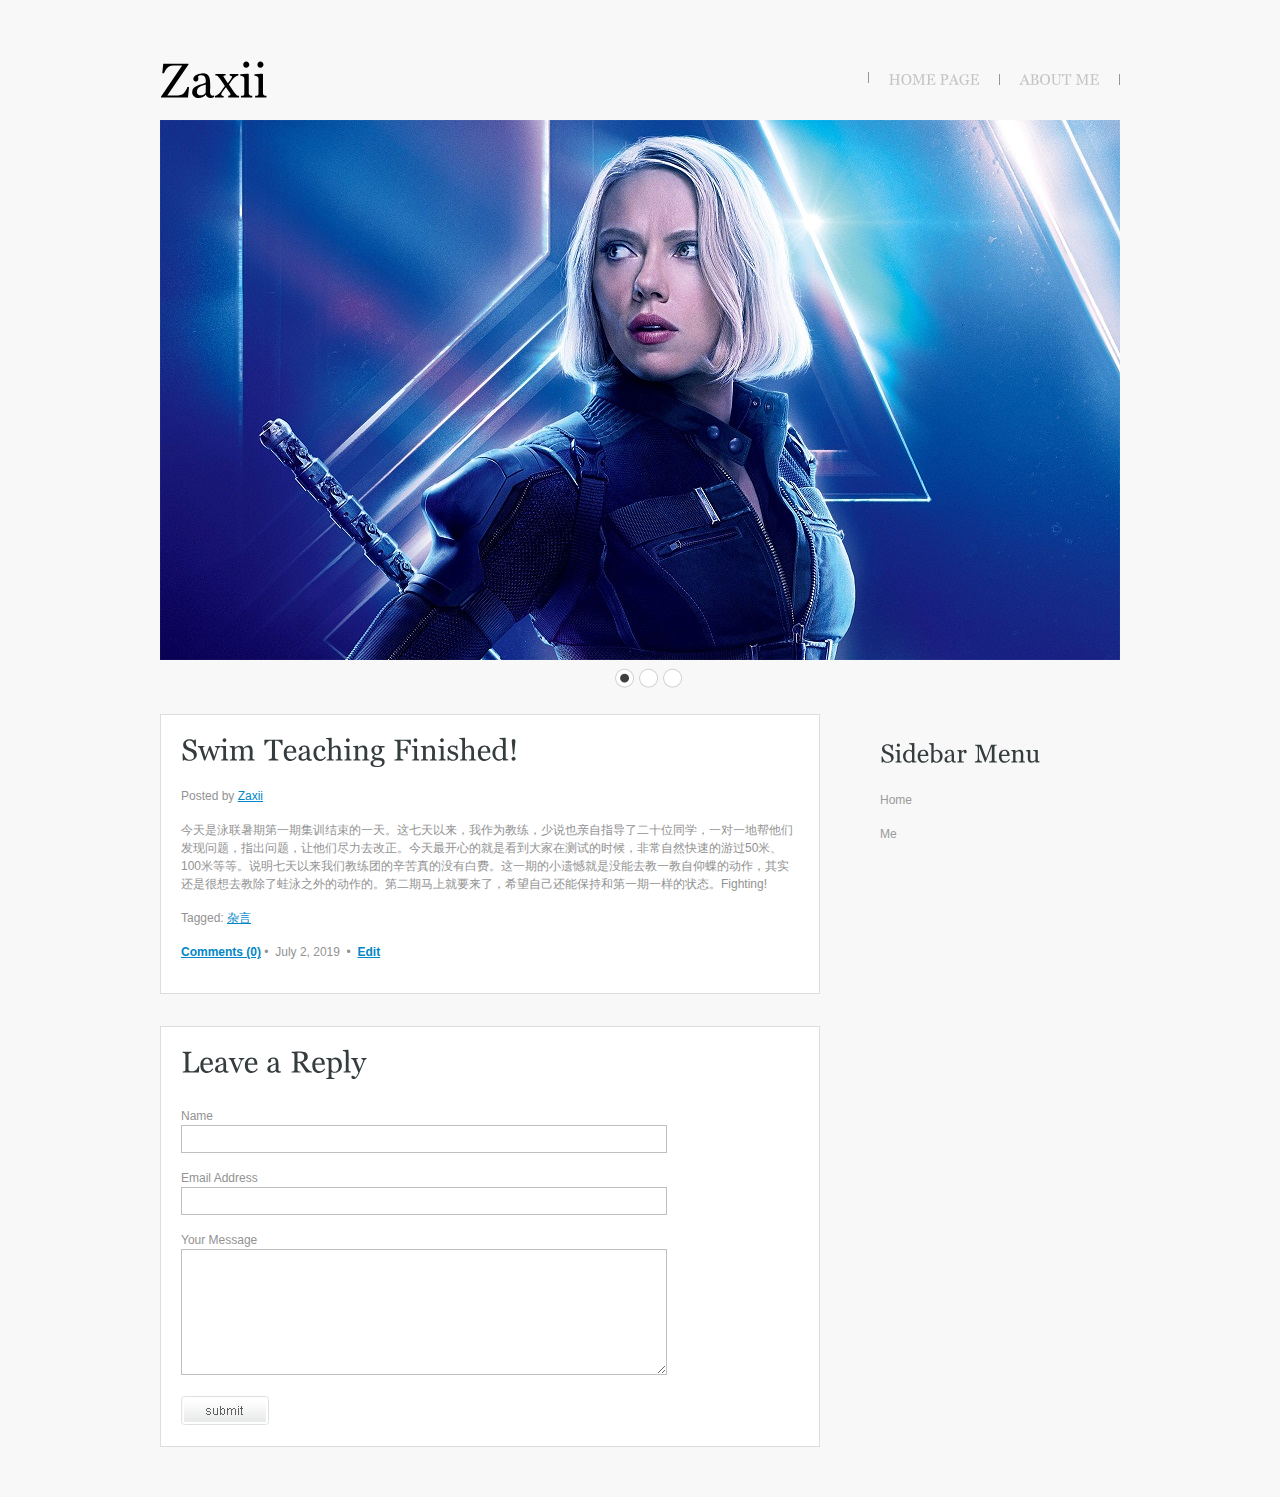
==== index.html @ a7e54c05 "no message" ====
<!doctype html>
<html>
    <head>
        <title>Zaxii</title>
        <!--规定字符编码-->
        <meta http-equiv="content-type" content="text/html; charset=utf-8">
        <!--设定样式-->
        <link href="css/style.css" rel="stylesheet" type="text/css"/>
        <link href="css/coin-slider.css" rel="stylesheet" type="text/css"/>
        <script type="text/javascript" src="js/cufon-yui.js"></script>
    <script type="text/javascript" src="js/cufon-georgia.js"></script>
    <script type="text/javascript" src="js/jquery-3.4.1.min.js"></script>
    <script type="text/javascript" src="js/script.js"></script>
    <script type="text/javascript" src="js/coin-slider.min.js"></script>
    </head>
    <body>
    <div class="main">
        <div class="header">
            <div class="header_resize">
                <div class="menu_nav">
                    <ul>
                        <li><a href="index.html"><span>Home Page</span></a></li>
                        <li><a href="about.html"><span>About Me</span></a></li>
                    </ul>
                </div>
                <div class="logo">
                    <h1><a href="index.html">Z<span>axii</span></a></h1>
                </div>
                <div class="clr"></div>
                <div class="slider">
                    <div id="coin-slider"> <a href="#"><img src="images/slide1.jpg" width="960" hegith="540" alt="" /></a><a href="#"><img src="images/slide2.jpg" width="960" hegith="540" alt="" /></a><a href="#"><img src="images/slide3.jpg" width="960" hegith="540" alt="" /></a></div>
                    <div class="clr"></div>
                </div>
                <div class="clr"></div>
            </div>
        </div>
        <div class="content">
            <div class="content_resize">
                <div class="mainbar">
                    <div class="article">
                        <h2><span>Swim</span> Teaching Finished!</h2>
                        <div class="clr"></div>
                        <p>Posted by <a href="#">Zaxii</a>
                        <p>今天是泳联暑期第一期集训结束的一天。这七天以来，我作为教练，少说也亲自指导了二十位同学，一对一地帮他们发现问题，指出问题，让他们尽力去改正。今天最开心的就是看到大家在测试的时候，非常自然快速的游过50米、100米等等。说明七天以来我们教练团的辛苦真的没有白费。这一期的小遗憾就是没能去教一教自仰蝶的动作，其实还是很想去教除了蛙泳之外的动作的。第二期马上就要来了，希望自己还能保持和第一期一样的状态。Fighting!</p>
                        <p>Tagged: <a href="#">杂言</a>
                        <p><a href="#"><strong>Comments (0)</strong></a><span>&nbsp;&bull;&nbsp;</span> July 2, 2019 <span>&nbsp;&bull;&nbsp;</span> <a href="#"><strong>Edit</strong></a></p>
                    </div>
                    <div class="article">
                        <h2><span>Leave a</span> Reply</h2>
                        <div class="clr"></div>
                        <form action="#" method="post" id="leavereply">
                            <ol>
                                <li>
                                    <label for="name">Name</label>
                                    <input id="name" name="name" class="text" />
                                </li>
                                <li>
                                    <label for="email">Email Address</label>
                                    <input id="email" name="email" class="text" />
                                </li>
                                <li>
                                    <label for="message">Your Message</label>
                                    <textarea id="message" name="message" rows="8" cols="50"></textarea>
                                </li>
                                <li>
                                    <input type="image" name="imageField" id="imageField" src="images/submit.gif" class="send"/>
                                    <div class="clr"></div>
                                </li>
                            </ol>
                        </form>
                    </div>
                </div>
                <div class="sidebar">
                    <div class="gadget">
                        <h2 class="star"><span>Sidebar</span> Menu</h2>
                        <div class="clr"></div>
                        <ul class="sb_menu">
                            <li><a href="index.html">Home</a></li>
                            <li><a href="about.html">Me</a></li>
                        </ul>
                    </div>
                </div>
                <div class="clr"></div>
            </div>
        </div>
    </div>
    </body>
</html>
---- css/style.css ----
@charset "uft-8";
body
{
    margin:0;
    padding:0;
    width:100%;
    color:#929292;
    font:normal 12px/1.5em "Liberation sans", Arial, Helvetica, sans-serif;
}
html, .main
{
    margin:0;
    padding:0;
}
.main
{
    background:#f8f8f8;
}
.clr
{
    clear:both;
    margin:0;
    padding:0;
    width:100%;
    font-size:0;
    line-height:0;
}
h2
{
    margin:8px 0;
    padding:8px 0;
    font-size:25px;
    font-weight:bold;
    color:#353c3e;
}
p
{
    margin:8px 0;
    padding:0 0 8px 0;
}
a
{
    color: #0087c7;
    text-decoration: underline;
}
.header,.content,.menu_nav,form,ol,ol li,ul,.content .mainbar,.content .sidebar
{
    margin:0;
    padding:0;
}
.header_resize
{
    margin:0 auto;
    padding:0;
    width:960px;
}
.logo
{
    padding:0;
    float:left;
    width:auto;
    height:120px;
}
h1
{
    margin:0;
    padding:50px 0 0;
    font-size:48px;
    font-weight:normal;
    line-height:1.2em;
    text-transform:none;
}
h1 a, h1 a:hover
{
    color: #000;
    text-decoration:none;
}
.slider
{
    padding:0;
    background:no-repeat left bottom;
}
.menu_nav
{
    margin:0 auto;
    padding:70px 0 0;
    height:15px;
    float:right;
}
.menu_nav ul
{
    list-style:none;
    padding:0 0 0 1px;
    height:15px;
    float:left;
    background:url(../images/menu_split.gif) no-repeat left center;
}
.menu_nav ul li
{
    margin:0;
    padding:0 20px;
    float:left;
    background:url(../images/menu_split.gif) no-repeat right center;
}
.menu_nav ul li a
{
    display:block;
    margin:0;
    padding:0;
    font-size:15px;
    line-height:18px;
    font-weight:bold;
    color:#c4c4c4;
    text-decoration:none;
    text-transform:uppercase;
}
.menu_nav ul li.active a, .menu_nav ul li a:hover
{
    text-decoration:none;
    color:#000;
}
.content
{
    padding:0;
}
.content_resize
{
    margin:0 auto;
    padding:18px 0;
    width:960px;
}
.content .mainbar
{
    margin:0;
    padding:0;
    float:left;
    width:660px;
}
.content .mainbar h2
{
    margin-bottom:0;
    padding-bottom:12px;
    font-size:30px;
    line-height:1.2em;
}
.content .mainbar .article
{
    margin:0 0 32px;
    padding:0 20px 16px;
    border:1px solid #ddd;
    background:#fff url(../images/article_bg.gif) repeat-x left top;
}
.content .sidebar
{
    padding:0;
    float:right;
    width:260px;
}
.content .sidebar .gadget
{
    margin:0 0 12px;
    padding:12px 20px 24px;
}
ul.sb_menu
{
    margin:0;
    padding:0;
    list-style:none;
    color:#959595;
}
ul.sb_menu li
{
    margin:0;
    padding:8px 0;
    width:220px;
}
ul.sb_menu li a
{
    color:#9a9a9a;
    text-decoration:none;
    margin-left:-16px;
    padding:4px 8px 4px 16px;
}
ul.sb_menu li a:hover
{
    color:#0087c7;
    font-weight:bold;
    text-decoration:none;
}
ol
{
	list-style:none;
}
ol li
{
	display:block;
	clear:both;
}
ol li label
{
	display:block;
	margin:0;
	padding:16px 0 0 0;
}
ol li label
{
	display:block;
	margin:0;
	padding:16px 0 0 0;
}
ol li input.text
{
	width:480px;
	border:1px solid #c0c0c0;
	margin:0;
	padding:5px 2px;
	height:16px;
	background-color:#fff;
}
ol li textarea
{
	width:480px;
	border:1px solid #c0c0c0;
	margin:0;
	padding:2px;
	background-color:#fff;
}
ol li .send
{
	margin:16px 0 0 0;
}

.cs-buttons
{
	margin:8px 0;
	padding:0;
	font-size:0;
	float:left;
}
---- css/coin-slider.css ----
.coin-slider
{
    padding:0;
    overflow:hidden;
    zoom:1;
    position:relative;
    float:right;
}
.coin-slider a
{
    text-decoration:none;
    outline:none;
    border:none;
}
.cs-buttons
{
    margin:8px 0;
    padding:0;
    font-size:0;
    float:left;
}
.cs-buttons a
{
    margin:0 2px;
    width:20px;
    height:20px;
    float:left;
    color:#fff;
    text-indent:-10000px;
    background:url(../images/slide_p.png) no-repeat center center;
}
.cs-buttons a.cs-active
{
    color:#fff;
    background-image:url(../images/slide_a.png);
}

.cs-prev, .cs-next 
{
	background:url(../images/overlay.png) repeat left top;
	color:#fff;
	padding:0px 10px;
}
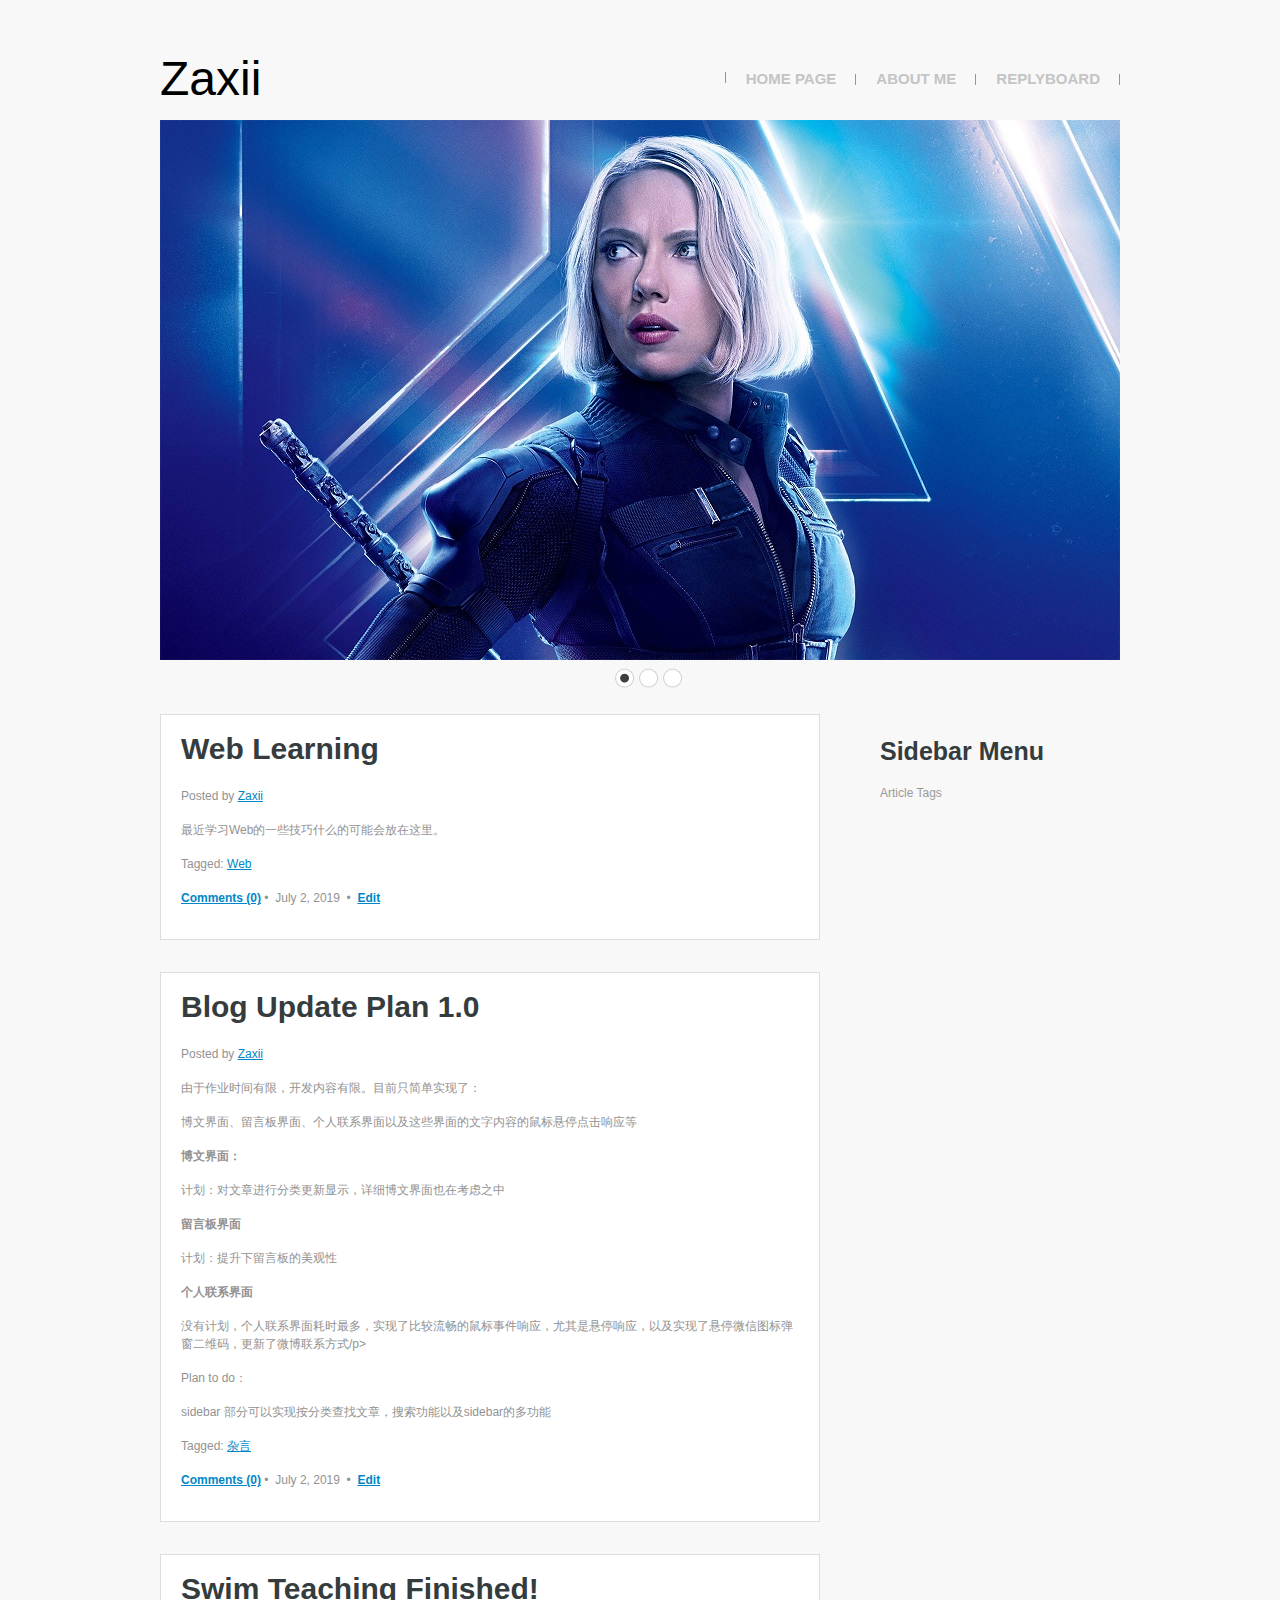
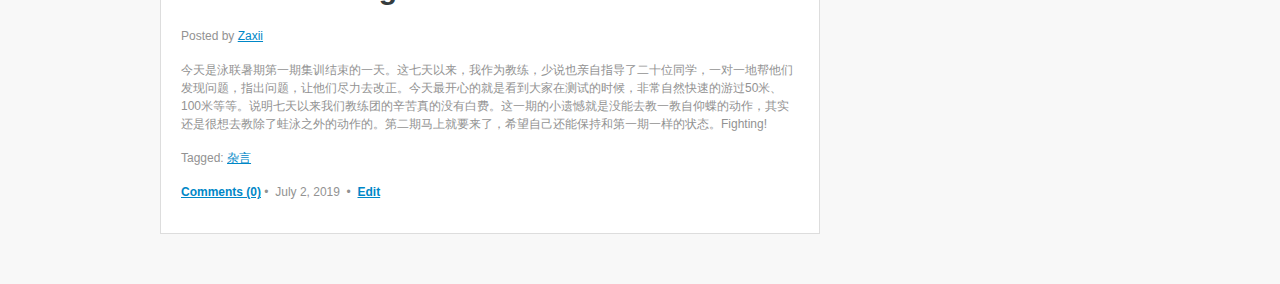
==== commit 4cbe7ad8: "no message" ====
--- a/index.html
+++ b/index.html
@@ -5,13 +5,12 @@
         <!--规定字符编码-->
         <meta http-equiv="content-type" content="text/html; charset=utf-8">
         <!--设定样式-->
+        <meta name="viewport" content="user-scalable=no">
         <link href="css/style.css" rel="stylesheet" type="text/css"/>
         <link href="css/coin-slider.css" rel="stylesheet" type="text/css"/>
-        <script type="text/javascript" src="js/cufon-yui.js"></script>
-    <script type="text/javascript" src="js/cufon-georgia.js"></script>
-    <script type="text/javascript" src="js/jquery-3.4.1.min.js"></script>
-    <script type="text/javascript" src="js/script.js"></script>
-    <script type="text/javascript" src="js/coin-slider.min.js"></script>
+        <script type="text/javascript" src="js/jquery-3.4.1.min.js"></script>
+        <script type="text/javascript" src="js/script.js"></script>
+        <script type="text/javascript" src="js/coin-slider.min.js"></script>
     </head>
     <body>
     <div class="main">
@@ -21,6 +20,7 @@
                     <ul>
                         <li><a href="index.html"><span>Home Page</span></a></li>
                         <li><a href="about.html"><span>About Me</span></a></li>
+                        <li><a href="reply.html"><span>Replyboard</span></a></li>
                     </ul>
                 </div>
                 <div class="logo">
@@ -37,37 +37,38 @@
         <div class="content">
             <div class="content_resize">
                 <div class="mainbar">
+                        <div class="article">
+                            <h2><span>Web</span> Learning</h2>
+                            <div class="clr"></div>
+                            <p>Posted by <a href="about.html">Zaxii</a></p>
+                            <p>最近学习Web的一些技巧什么的可能会放在这里。</p>
+                            <p>Tagged: <a href="#">Web</a></p>
+                            <p><a href="reply.html"><strong>Comments (0)</strong></a><span>&nbsp;&bull;&nbsp;</span> July 2, 2019 <span>&nbsp;&bull;&nbsp;</span> <a href="#"><strong>Edit</strong></a></p>
+                        </div>
+                        <div class="article">
+                                <h2><span>Blog</span> Update Plan 1.0</h2>
+                                <div class="clr"></div>
+                                <p>Posted by <a href="about.html">Zaxii</a></p>
+                                <p>由于作业时间有限，开发内容有限。目前只简单实现了：</p>
+                                <p>博文界面、留言板界面、个人联系界面以及这些界面的文字内容的鼠标悬停点击响应等</p>
+                                <p><strong>博文界面：</strong></p>
+                                <p>计划：对文章进行分类更新显示，详细博文界面也在考虑之中</p>
+                                <p><strong>留言板界面</strong></p>
+                                <p>计划：提升下留言板的美观性</p>
+                                <p><strong>个人联系界面</strong></p>
+                                <p>没有计划，个人联系界面耗时最多，实现了比较流畅的鼠标事件响应，尤其是悬停响应，以及实现了悬停微信图标弹窗二维码，更新了微博联系方式/p>
+                                <p>Plan to do：</p>
+                                <p>sidebar 部分可以实现按分类查找文章，搜索功能以及sidebar的多功能</p>
+                                <p>Tagged: <a href="#">杂言</a></p>
+                                <p><a href="reply.html"><strong>Comments (0)</strong></a><span>&nbsp;&bull;&nbsp;</span> July 2, 2019 <span>&nbsp;&bull;&nbsp;</span> <a href="#"><strong>Edit</strong></a></p>
+                            </div>
                     <div class="article">
                         <h2><span>Swim</span> Teaching Finished!</h2>
                         <div class="clr"></div>
-                        <p>Posted by <a href="#">Zaxii</a>
+                        <p>Posted by <a href="about.html">Zaxii</a></p>
                         <p>今天是泳联暑期第一期集训结束的一天。这七天以来，我作为教练，少说也亲自指导了二十位同学，一对一地帮他们发现问题，指出问题，让他们尽力去改正。今天最开心的就是看到大家在测试的时候，非常自然快速的游过50米、100米等等。说明七天以来我们教练团的辛苦真的没有白费。这一期的小遗憾就是没能去教一教自仰蝶的动作，其实还是很想去教除了蛙泳之外的动作的。第二期马上就要来了，希望自己还能保持和第一期一样的状态。Fighting!</p>
-                        <p>Tagged: <a href="#">杂言</a>
-                        <p><a href="#"><strong>Comments (0)</strong></a><span>&nbsp;&bull;&nbsp;</span> July 2, 2019 <span>&nbsp;&bull;&nbsp;</span> <a href="#"><strong>Edit</strong></a></p>
-                    </div>
-                    <div class="article">
-                        <h2><span>Leave a</span> Reply</h2>
-                        <div class="clr"></div>
-                        <form action="#" method="post" id="leavereply">
-                            <ol>
-                                <li>
-                                    <label for="name">Name</label>
-                                    <input id="name" name="name" class="text" />
-                                </li>
-                                <li>
-                                    <label for="email">Email Address</label>
-                                    <input id="email" name="email" class="text" />
-                                </li>
-                                <li>
-                                    <label for="message">Your Message</label>
-                                    <textarea id="message" name="message" rows="8" cols="50"></textarea>
-                                </li>
-                                <li>
-                                    <input type="image" name="imageField" id="imageField" src="images/submit.gif" class="send"/>
-                                    <div class="clr"></div>
-                                </li>
-                            </ol>
-                        </form>
+                        <p>Tagged: <a href="#">杂言</a></p>
+                        <p><a href="reply.html"><strong>Comments (0)</strong></a><span>&nbsp;&bull;&nbsp;</span> July 2, 2019 <span>&nbsp;&bull;&nbsp;</span> <a href="#"><strong>Edit</strong></a></p>
                     </div>
                 </div>
                 <div class="sidebar">
@@ -75,8 +76,7 @@
                         <h2 class="star"><span>Sidebar</span> Menu</h2>
                         <div class="clr"></div>
                         <ul class="sb_menu">
-                            <li><a href="index.html">Home</a></li>
-                            <li><a href="about.html">Me</a></li>
+                            <li><a href="#">Article Tags</a></li>
                         </ul>
                     </div>
                 </div>
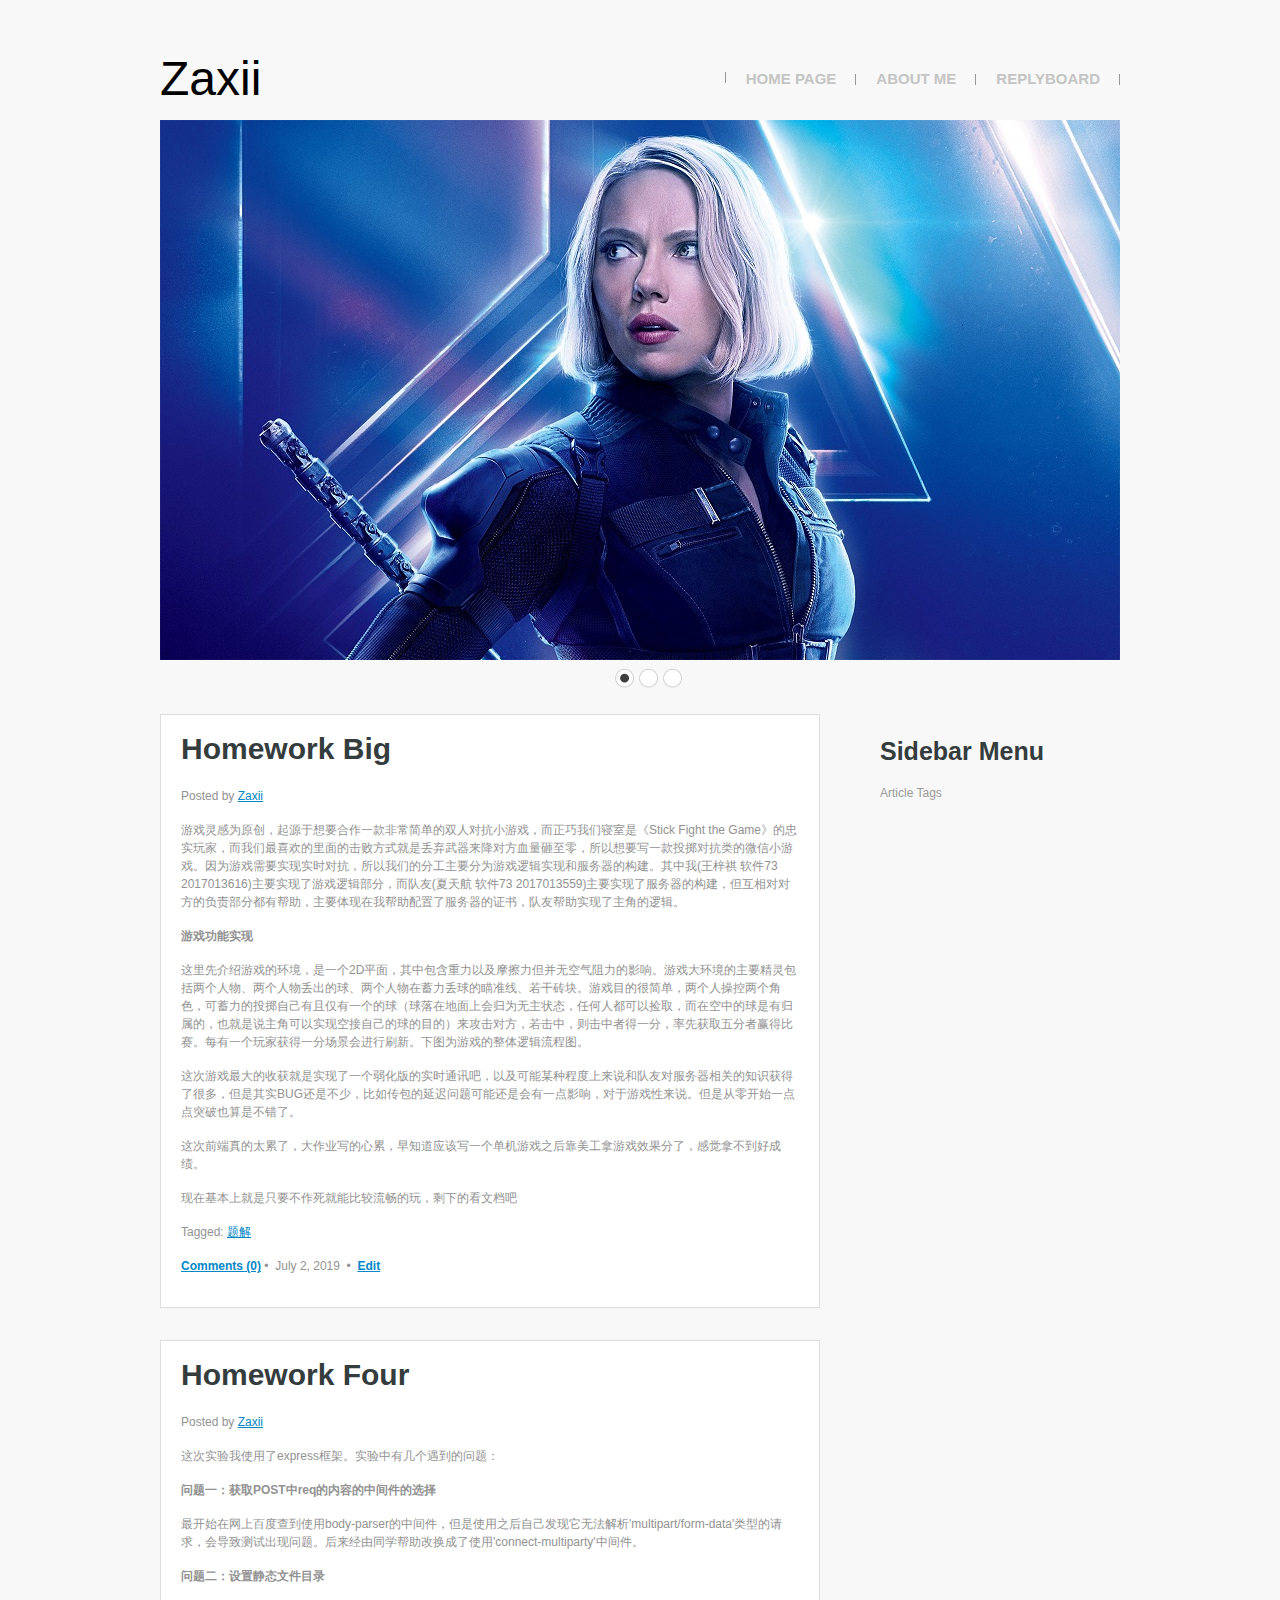
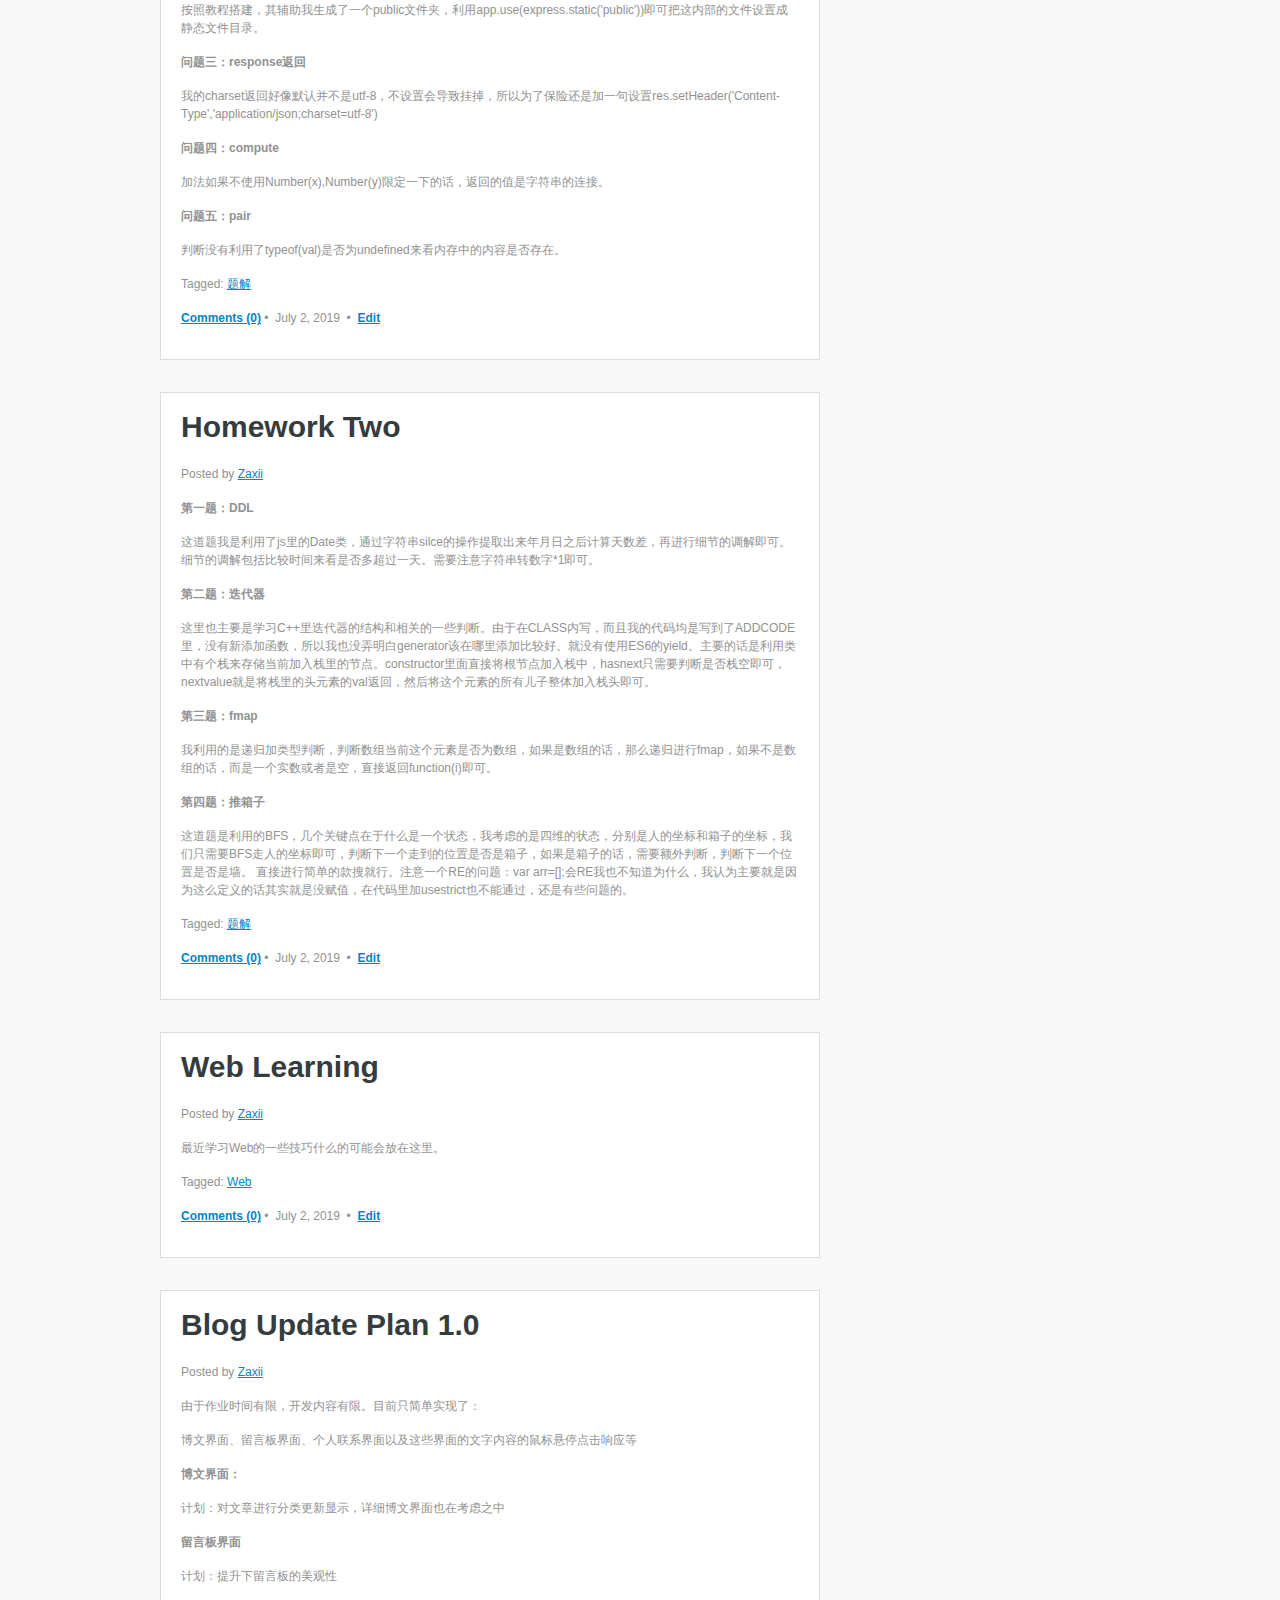
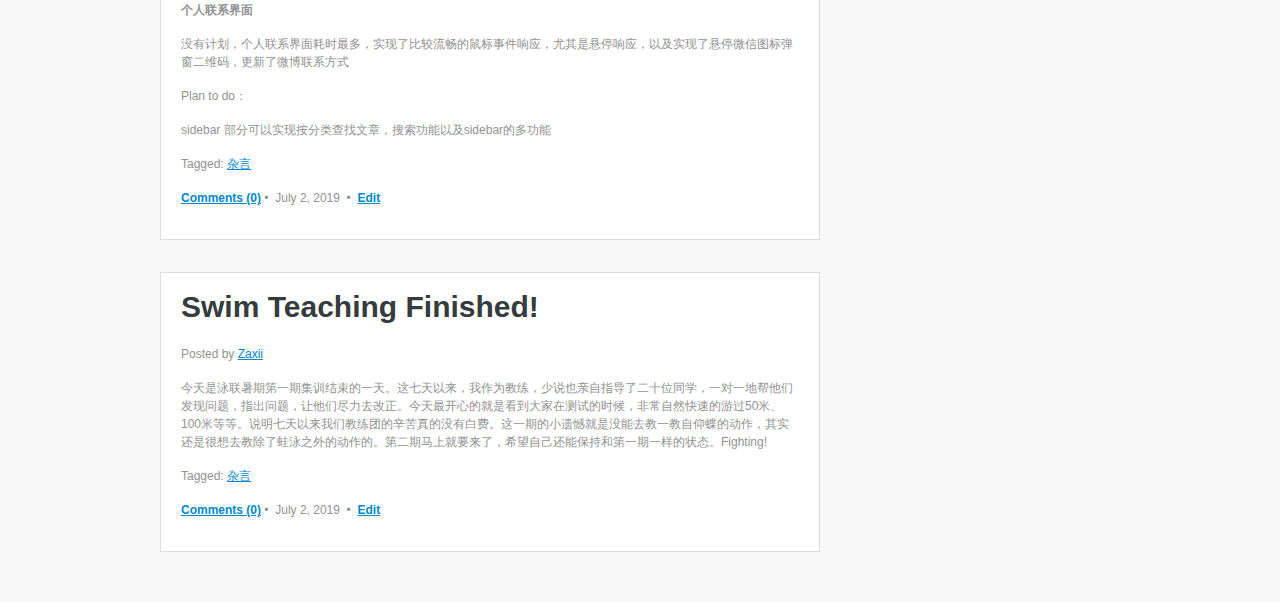
==== commit b706d2d5: "no message" ====
--- a/index.html
+++ b/index.html
@@ -37,6 +37,63 @@
         <div class="content">
             <div class="content_resize">
                 <div class="mainbar">
+                    <div class="article">
+                        <h2><span>Homework</span> Big</h2>
+                        <div class="clr"></div>
+                        <p>Posted by <a href="about.html">Zaxii</a></p>
+                        <p>
+                            游戏灵感为原创，起源于想要合作一款非常简单的双人对抗小游戏，而正巧我们寝室是《Stick Fight the Game》的忠实玩家，而我们最喜欢的里面的击败方式就是丢弃武器来降对方血量砸至零，所以想要写一款投掷对抗类的微信小游戏。因为游戏需要实现实时对抗，所以我们的分工主要分为游戏逻辑实现和服务器的构建。其中我(王梓祺 软件73 2017013616)主要实现了游戏逻辑部分，而队友(夏天航 软件73 2017013559)主要实现了服务器的构建，但互相对对方的负责部分都有帮助，主要体现在我帮助配置了服务器的证书，队友帮助实现了主角的逻辑。
+                        </p>
+                        <p><strong>游戏功能实现</strong></p>
+                        <p>这里先介绍游戏的环境，是一个2D平面，其中包含重力以及摩擦力但并无空气阻力的影响。游戏大环境的主要精灵包括两个人物、两个人物丢出的球、两个人物在蓄力丢球的瞄准线、若干砖块。游戏目的很简单，两个人操控两个角色，可蓄力的投掷自己有且仅有一个的球（球落在地面上会归为无主状态，任何人都可以捡取，而在空中的球是有归属的，也就是说主角可以实现空接自己的球的目的）来攻击对方，若击中，则击中者得一分，率先获取五分者赢得比赛。每有一个玩家获得一分场景会进行刷新。下图为游戏的整体逻辑流程图。
+                        </p>
+                        <p>这次游戏最大的收获就是实现了一个弱化版的实时通讯吧，以及可能某种程度上来说和队友对服务器相关的知识获得了很多，但是其实BUG还是不少，比如传包的延迟问题可能还是会有一点影响，对于游戏性来说。但是从零开始一点点突破也算是不错了。</p>
+                        <p>这次前端真的太累了，大作业写的心累，早知道应该写一个单机游戏之后靠美工拿游戏效果分了，感觉拿不到好成绩。</p>
+                        <p>现在基本上就是只要不作死就能比较流畅的玩，剩下的看文档吧</p>
+                        <p>Tagged: <a href="#">题解</a></p>
+                        <p><a href="reply.html"><strong>Comments (0)</strong></a><span>&nbsp;&bull;&nbsp;</span> July 2, 2019 <span>&nbsp;&bull;&nbsp;</span> <a href="#"><strong>Edit</strong></a></p>
+                    </div>  
+                    <div class="article">
+                        <h2><span>Homework</span> Four</h2>
+                        <div class="clr"></div>
+                        <p>Posted by <a href="about.html">Zaxii</a></p>
+                        <p>
+                            这次实验我使用了express框架。实验中有几个遇到的问题：
+                        </p>
+                        <p><strong>问题一：获取POST中req的内容的中间件的选择</strong></p>
+                        <p>最开始在网上百度查到使用body-parser的中间件，但是使用之后自己发现它无法解析'multipart/form-data'类型的请求，会导致测试出现问题。后来经由同学帮助改换成了使用'connect-multiparty'中间件。</p>
+                        <p><strong>问题二：设置静态文件目录</strong></p>
+                        <p>按照教程搭建，其辅助我生成了一个public文件夹，利用app.use(express.static('public'))即可把这内部的文件设置成静态文件目录。</p>
+                        <p><strong>问题三：response返回</strong></p>
+                        <p>我的charset返回好像默认并不是utf-8，不设置会导致挂掉，所以为了保险还是加一句设置res.setHeader('Content-Type','application/json;charset=utf-8')</p>
+                        <p><strong>问题四：compute</strong></p>
+                        <p>加法如果不使用Number(x),Number(y)限定一下的话，返回的值是字符串的连接。</p>
+                        <p><strong>问题五：pair</strong></p>
+                        <p>判断没有利用了typeof(val)是否为undefined来看内存中的内容是否存在。</p>
+                        <p>Tagged: <a href="#">题解</a></p>
+                        <p><a href="reply.html"><strong>Comments (0)</strong></a><span>&nbsp;&bull;&nbsp;</span> July 2, 2019 <span>&nbsp;&bull;&nbsp;</span> <a href="#"><strong>Edit</strong></a></p>
+                    </div>    
+                    <div class="article">
+                                <h2><span>Homework</span> Two</h2>
+                                <div class="clr"></div>
+                                <p>Posted by <a href="about.html">Zaxii</a></p>
+                                <p><strong>第一题：DDL</strong></p>
+                                <p>这道题我是利用了js里的Date类，通过字符串silce的操作提取出来年月日之后计算天数差，再进行细节的调解即可。细节的调解包括比较时间来看是否多超过一天。需要注意字符串转数字*1即可。</p>
+                                <p><strong>第二题：迭代器</strong></p>
+                                <p>这里也主要是学习C++里迭代器的结构和相关的一些判断。由于在CLASS内写，而且我的代码均是写到了ADDCODE里，没有新添加函数，所以我也没弄明白generator该在哪里添加比较好。就没有使用ES6的yield。主要的话是利用类
+                                    中有个栈来存储当前加入栈里的节点。constructor里面直接将根节点加入栈中，hasnext只需要判断是否栈空即可，nextvalue就是将栈里的头元素的val返回，然后将这个元素的所有儿子整体加入栈头即可。
+                                </p>
+                                <p><strong>第三题：fmap</strong></p>
+                                <p>我利用的是递归加类型判断，判断数组当前这个元素是否为数组，如果是数组的话，那么递归进行fmap，如果不是数组的话，而是一个实数或者是空，直接返回function(i)即可。
+                                </p>
+                                <p><strong>第四题：推箱子</strong></p>
+                                <p>这道题是利用的BFS，几个关键点在于什么是一个状态，我考虑的是四维的状态，分别是人的坐标和箱子的坐标，我们只需要BFS走人的坐标即可，判断下一个走到的位置是否是箱子，如果是箱子的话，需要额外判断，判断下一个位置是否是墙。
+                                    直接进行简单的款搜就行。注意一个RE的问题：var arr=[];会RE我也不知道为什么，我认为主要就是因为这么定义的话其实就是没赋值，在代码里加usestrict也不能通过，还是有些问题的。
+                                </p>
+                                <p>Tagged: <a href="#">题解</a></p>
+                                <p><a href="reply.html"><strong>Comments (0)</strong></a><span>&nbsp;&bull;&nbsp;</span> July 2, 2019 <span>&nbsp;&bull;&nbsp;</span> <a href="#"><strong>Edit</strong></a></p>
+                            </div>
+
                         <div class="article">
                             <h2><span>Web</span> Learning</h2>
                             <div class="clr"></div>
@@ -56,7 +113,7 @@
                                 <p><strong>留言板界面</strong></p>
                                 <p>计划：提升下留言板的美观性</p>
                                 <p><strong>个人联系界面</strong></p>
-                                <p>没有计划，个人联系界面耗时最多，实现了比较流畅的鼠标事件响应，尤其是悬停响应，以及实现了悬停微信图标弹窗二维码，更新了微博联系方式/p>
+                                <p>没有计划，个人联系界面耗时最多，实现了比较流畅的鼠标事件响应，尤其是悬停响应，以及实现了悬停微信图标弹窗二维码，更新了微博联系方式</p>
                                 <p>Plan to do：</p>
                                 <p>sidebar 部分可以实现按分类查找文章，搜索功能以及sidebar的多功能</p>
                                 <p>Tagged: <a href="#">杂言</a></p>
